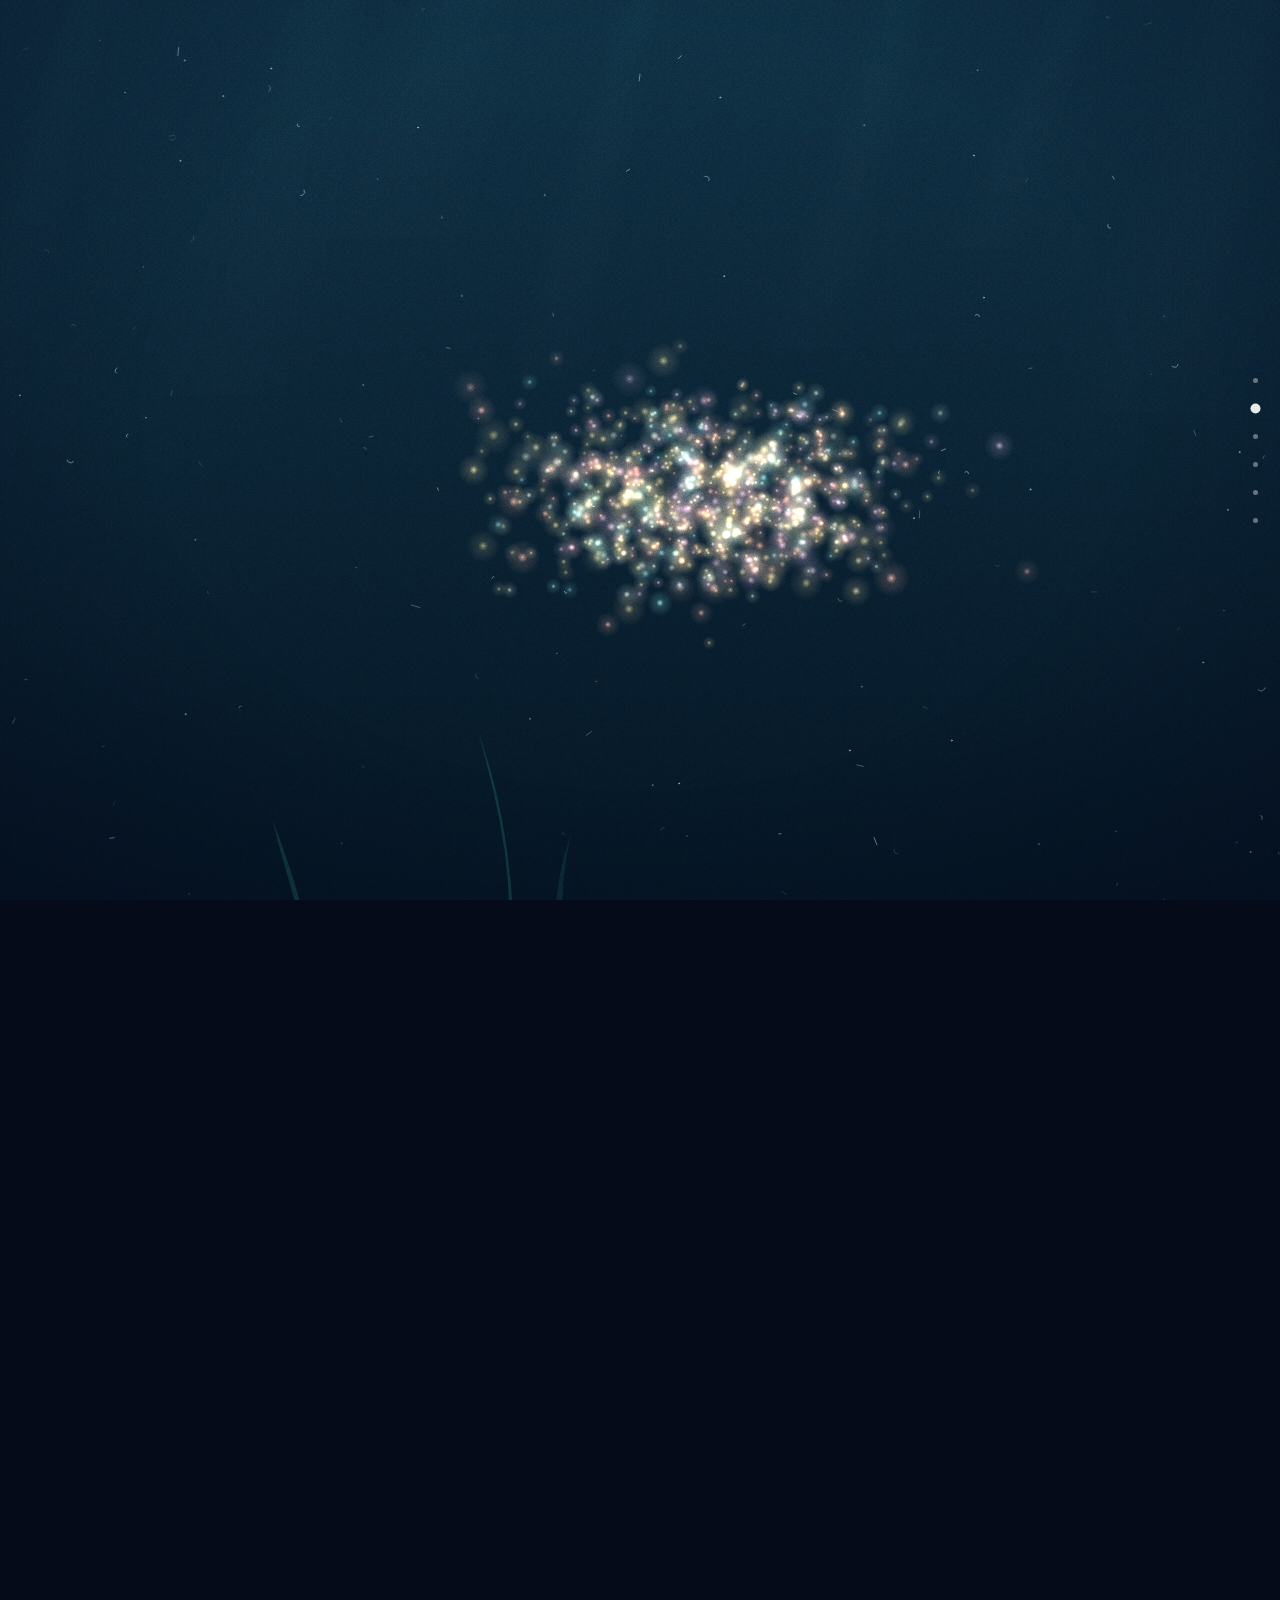
==== v2/index.html @ eefda5ce "Add v2: a second, isolated wordless site — sediment to shoal to birds to lamplight to stars Co-Autho" ====
<!doctype html>
<html lang="zxx">
<head>
<meta charset="utf-8">
<meta name="viewport" content="width=device-width, initial-scale=1, viewport-fit=cover">
<meta name="theme-color" content="#050b18">
<title>◦</title>
<link rel="icon" href="data:image/svg+xml,%3Csvg xmlns='http://www.w3.org/2000/svg' viewBox='0 0 32 32'%3E%3Crect width='32' height='32' rx='8' fill='%23081428'/%3E%3Ccircle cx='16' cy='16' r='9' fill='%23ffb070' opacity='.35'/%3E%3Ccircle cx='16' cy='16' r='4.5' fill='%23ffe2b0'/%3E%3C/svg%3E">
<link rel="stylesheet" href="style.css">
</head>
<body>
<canvas id="c" aria-hidden="true"></canvas>
<div id="grain" aria-hidden="true"></div>
<div id="vignette" aria-hidden="true"></div>
<nav id="dots" aria-hidden="true"></nav>
<div id="track" aria-hidden="true"></div>
<script src="js/util.js"></script>
<script src="js/scene.js"></script>
<script src="js/motes.js"></script>
<script src="js/main.js"></script>
</body>
</html>
---- v2/style.css ----
html, body {
  margin: 0;
  background: #050b18;
  overscroll-behavior: none;
  scrollbar-width: none;
  -webkit-tap-highlight-color: transparent;
}
html::-webkit-scrollbar, body::-webkit-scrollbar { display: none; }

#track { height: 1000vh; pointer-events: none; }

#c, #grain, #vignette {
  position: fixed;
  inset: 0;
  width: 100%;
  height: 100%;
  display: block;
}
#c { touch-action: pan-y; cursor: crosshair; }

#grain {
  pointer-events: none;
  opacity: .16;
  mix-blend-mode: overlay;
  background-size: 220px 220px;
}
#vignette {
  pointer-events: none;
  background: radial-gradient(ellipse at 50% 45%, rgba(4, 6, 24, 0) 55%, rgba(4, 6, 24, .38) 100%);
}

#dots {
  --ui: 255, 255, 255;
  position: fixed;
  right: max(14px, env(safe-area-inset-right));
  top: 50%;
  transform: translateY(-50%);
  display: flex;
  flex-direction: column;
  gap: 6px;
}
#dots button {
  all: unset;
  width: 22px;
  height: 22px;
  display: grid;
  place-items: center;
  cursor: pointer;
}
#dots button::after {
  content: "";
  width: 5px;
  height: 5px;
  border-radius: 50%;
  background: rgba(var(--ui), .38);
  transition: transform .5s cubic-bezier(.2, .8, .2, 1), background .5s;
}
#dots button:hover::after { background: rgba(var(--ui), .8); }
#dots button.on::after { transform: scale(2); background: rgba(var(--ui), .9); }

@media (max-width: 700px) {
  #dots { right: 4px; gap: 2px; }
  #dots button::after { width: 4px; height: 4px; }
}
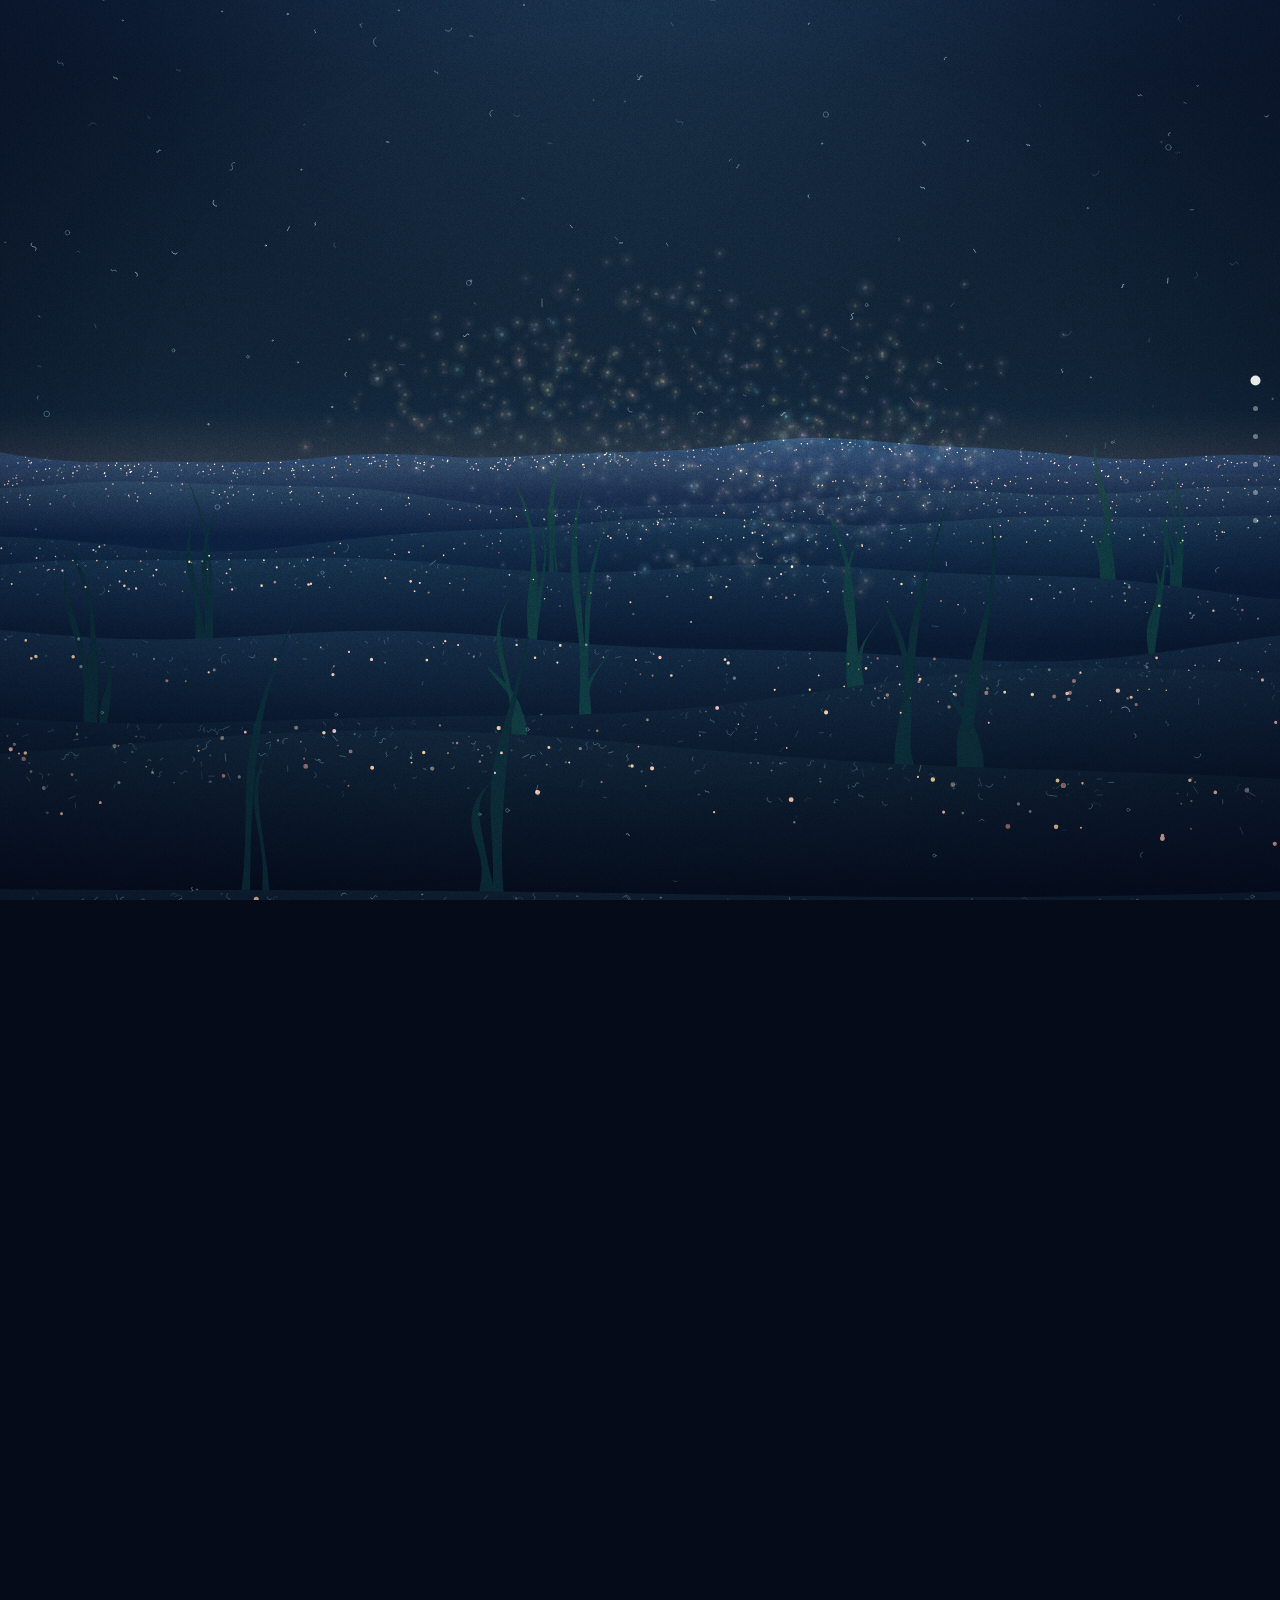
==== commit 5b13ca10: "v2: rebuild the world in modules — deep floor, bay and headland, tending, lamplight, constellations " ====
--- a/v2/index.html
+++ b/v2/index.html
@@ -15,7 +15,10 @@
 <nav id="dots" aria-hidden="true"></nav>
 <div id="track" aria-hidden="true"></div>
 <script src="js/util.js"></script>
-<script src="js/scene.js"></script>
+<script src="js/world.js"></script>
+<script src="js/deep.js"></script>
+<script src="js/sky.js"></script>
+<script src="js/land.js"></script>
 <script src="js/motes.js"></script>
 <script src="js/main.js"></script>
 </body>
--- a/v2/style.css
+++ b/v2/style.css
@@ -16,7 +16,8 @@
   height: 100%;
   display: block;
 }
-#c { touch-action: pan-y; cursor: crosshair; }
+#c { touch-action: pan-y; cursor: crosshair; animation: arrive 2.2s ease-out both; }
+@keyframes arrive { from { opacity: 0; } to { opacity: 1; } }
 
 #grain {
   pointer-events: none;
